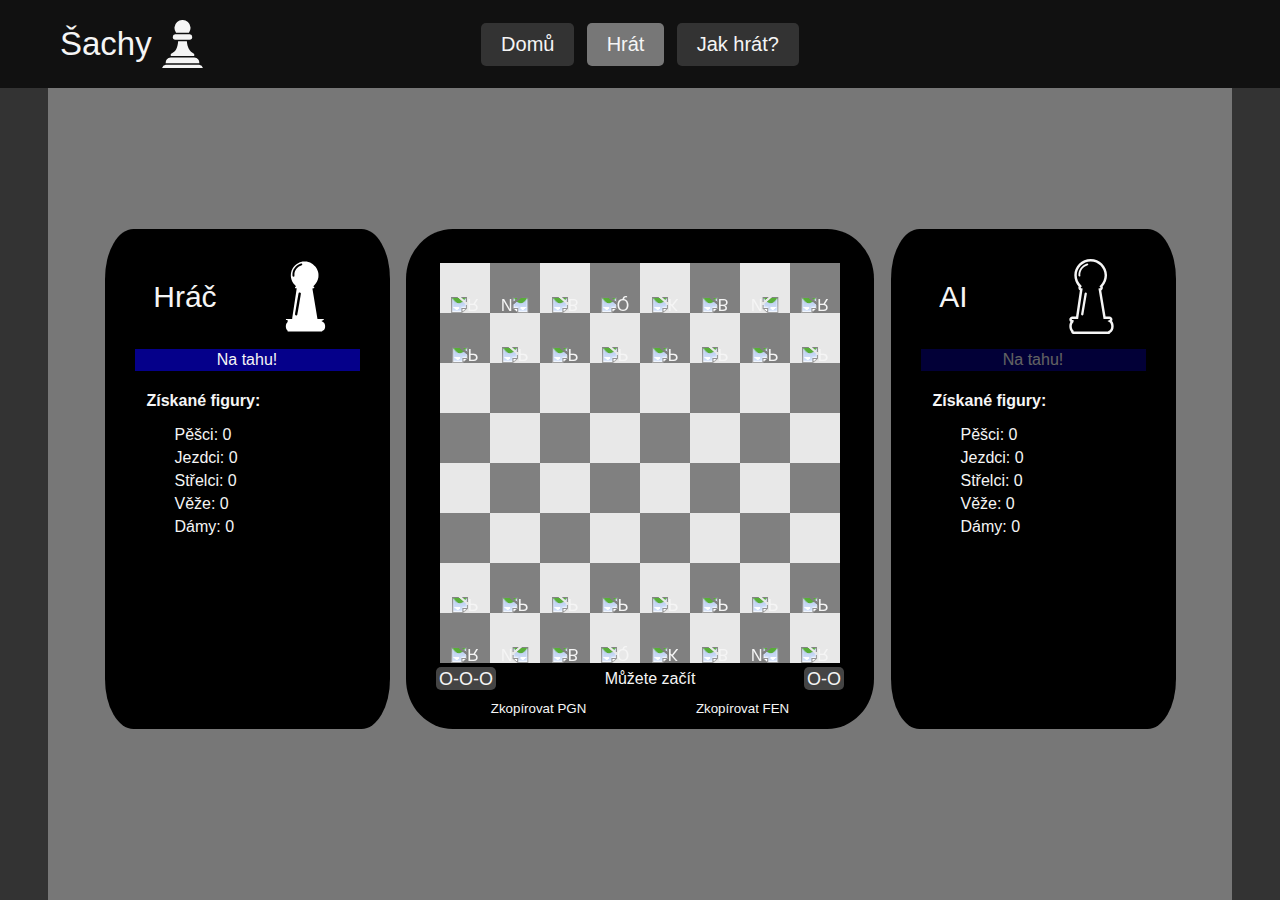
==== game.html @ cb69376a "Page Structure & Useless things" ====
<!DOCTYPE html>
<html lang="en">
<head>
    <meta charset="UTF-8">
    <meta name="viewport" content="width=device-width, initial-scale=1.0">
    <title>Šachy</title>
    <link rel="stylesheet" href="chess.css">
    <link rel="stylesheet" href="style.css">
    <link rel="icon" href="https://www.svgrepo.com/show/48724/pawn.svg" type="image/x-icon">
</head>
<body>
    <header>
        <span>Šachy</span>
        <svg id="Layer_1" data-name="Layer 1" xmlns="http://www.w3.org/2000/svg" viewBox="0 0 104.38 122.88"><defs><style>.cls-1{fill-rule:evenodd;}</style></defs><title>chess-pawn</title><path class="cls-1" d="M35.73,32.57a20.45,20.45,0,1,1,32.91,0Zm35.06,3.88a7.1,7.1,0,0,1,6.17,7h0a7.11,7.11,0,0,1-6.61,7.06H34a7.1,7.1,0,0,1-6.6-7.06h0a7.1,7.1,0,0,1,6.17-7ZM63.33,54.4c.91,14.57,6,26.07,18.75,31.85V91.6H22.3V86.25c12-3.8,17.68-15,18.73-31.85ZM82.39,95.45a14.39,14.39,0,0,1,12.67,14.23v.22H9.32v-.22A14.39,14.39,0,0,1,22,95.45l.31,0H82.08l.31,0ZM94.9,113.77a12,12,0,0,1,9.48,9.11H0a12,12,0,0,1,9.47-9.11Z"/></svg>
        <div id="heading-buttons">
            <button id="home"><a href="./index.html">Domů</a></button>
            <button id="game" class="selected">Hrát</button>
            <button id="howto"><a href="./tutorial.html">Jak hrát?</a></button>
        </div>
    </header>
    <main id="page1">
        <section class="game player-info" id="white">
            <div id="basic-info">
                <input type="text" value="Hráč">
                <img src="white-pawn.svg" alt="white-pawn">
            </div>
            <div class="na-tahu yes">Na tahu!</div>
            <div id="piece-gain">
                <h4>Získané figury:</h4>
                <ul>
                    <li>Pěšci: <span data-piece="P">0</span></li>
                    <li>Jezdci: <span data-piece="N">0</span></li>
                    <li>Střelci: <span data-piece="B">0</span></li>
                    <li>Věže: <span data-piece="R">0</span></li>
                    <li>Dámy: <span data-piece="Q">0</span></li>
                </ul>
            </div>
        </section>
        <section class="game">
            <div class="chessboard">
                <div class="1 a"></div>
                <div class="1 b"></div>
                <div class="1 c"></div>
                <div class="1 d"></div>
                <div class="1 e"></div>
                <div class="1 f"></div>
                <div class="1 g"></div>
                <div class="1 h"></div>

                <div class="2 a"></div>
                <div class="2 b"></div>
                <div class="2 c"></div>
                <div class="2 d"></div>
                <div class="2 e"></div>
                <div class="2 f"></div>
                <div class="2 g"></div>
                <div class="2 h"></div>

                <div class="3 a"></div>
                <div class="3 b"></div>
                <div class="3 c"></div>
                <div class="3 d"></div>
                <div class="3 e"></div>
                <div class="3 f"></div>
                <div class="3 g"></div>
                <div class="3 h"></div>

                <div class="4 a"></div>
                <div class="4 b"></div>
                <div class="4 c"></div>
                <div class="4 d"></div>
                <div class="4 e"></div>
                <div class="4 f"></div>
                <div class="4 g"></div>
                <div class="4 h"></div>

                <div class="5 a"></div>
                <div class="5 b"></div>
                <div class="5 c"></div>
                <div class="5 d"></div>
                <div class="5 e"></div>
                <div class="5 f"></div>
                <div class="5 g"></div>
                <div class="5 h"></div>

                <div class="6 a"></div>
                <div class="6 b"></div>
                <div class="6 c"></div>
                <div class="6 d"></div>
                <div class="6 e"></div>
                <div class="6 f"></div>
                <div class="6 g"></div>
                <div class="6 h"></div>

                <div class="7 a"></div>
                <div class="7 b"></div>
                <div class="7 c"></div>
                <div class="7 d"></div>
                <div class="7 e"></div>
                <div class="7 f"></div>
                <div class="7 g"></div>
                <div class="7 h"></div>

                <div class="8 a"></div>
                <div class="8 b"></div>
                <div class="8 c"></div>
                <div class="8 d"></div>
                <div class="8 e"></div>
                <div class="8 f"></div>
                <div class="8 g"></div>
                <div class="8 h"></div>
            </div>
            <div class="cb-tools">
                <button class="castle">O-O-O</button>
                <p id="protocol-line" class="w_protocol">Můžete začít</p>
                <button class="castle">O-O</button>
            </div>
            <div class="pgn-fen">
                <button id="pgn">Zkopírovat PGN</button>
                <button id="fen">Zkopírovat FEN</button>
            </div>
        </section>
        <section class="game player-info" id="black">
            <div id="basic-info">
                <input type="text" value="AI">
                <svg fill="#000000" version="1.1" id="Capa_1" xmlns="http://www.w3.org/2000/svg" xmlns:xlink="http://www.w3.org/1999/xlink"  width="800px" height="800px" viewBox="0 0 66.859 66.858" xml:space="preserve"><g><path d="M51.677,55.355c0.272-0.428,0.43-0.932,0.43-1.463c0-1.488-1.213-2.701-2.701-2.701h-3.407L42.13,27.973c0.86-0.485,1.432-1.403,1.432-2.455c0-0.348-0.063-0.688-0.188-1.005c2.492-2.684,3.904-6.252,3.904-9.926C47.278,6.544,40.735,0,32.692,0S18.104,6.544,18.104,14.587c0,3.634,1.391,7.176,3.84,9.854c-0.141,0.337-0.213,0.702-0.213,1.077c0,1.024,0.533,1.922,1.363,2.418l-3.457,23.255h-3.278c-1.49,0-2.701,1.213-2.701,2.701c0,0.865,0.406,1.637,1.041,2.131c-0.666,1.086-1.041,2.494-1.041,3.994c0,1.886,0.594,3.623,1.607,4.762v0.158c0,1.059,0.863,1.921,1.922,1.921h31.391c0.76,0,1.42-0.445,1.73-1.091c1.731-0.819,2.893-3.069,2.893-5.75C53.2,58.178,52.628,56.484,51.677,55.355z M49.134,63.872l-0.828,0.21v0.585H17.456v-0.825l-0.363-0.326c-0.756-0.682-1.246-2.053-1.246-3.498c0-1.467,0.479-2.809,1.246-3.5l0.363-0.326l-0.004-1.786h-1.093c-0.281,0-0.512-0.229-0.512-0.513c0-0.282,0.23-0.512,0.512-0.512h5.168l4.023-27.077l-1.082-0.16c-0.316-0.048-0.547-0.311-0.547-0.626c0-0.169,0.066-0.329,0.188-0.45l0.783-0.789l-0.799-0.771c-2.412-2.326-3.797-5.577-3.797-8.92c0-6.835,5.563-12.396,12.396-12.396c6.836,0,12.396,5.562,12.396,12.396c0,3.371-1.4,6.639-3.842,8.965l-0.781,0.743l0.732,0.792c0.078,0.087,0.174,0.231,0.174,0.431c0,0.326-0.25,0.595-0.578,0.626l-1.17,0.11l4.521,27.127h5.26c0.281,0,0.512,0.229,0.512,0.512c0,0.203-0.123,0.387-0.309,0.469l-1.961,0.85l1.832,1.096c0.738,0.44,1.531,1.789,1.531,3.711C51.011,62.135,50.058,63.641,49.134,63.872z M29.3,31.019l-3.098,18.377c-0.084,0.506-0.521,0.863-1.016,0.863c-0.059,0-0.115-0.006-0.174-0.017c-0.563-0.095-0.941-0.627-0.846-1.188l3.096-18.38c0.096-0.561,0.627-0.942,1.189-0.844C29.017,29.924,29.394,30.457,29.3,31.019z M30.511,4.492c0.152,0.43-0.074,0.901-0.504,1.053c-7.484,2.632-6.523,8.936-6.48,9.203c0.076,0.449-0.229,0.876-0.68,0.95c-0.045,0.008-0.092,0.011-0.137,0.011c-0.396,0-0.746-0.286-0.813-0.689c-0.014-0.078-1.217-7.946,7.561-11.034C29.888,3.833,30.361,4.061,30.511,4.492z"/></g></svg>
            </div>
            <div class="na-tahu no">Na tahu!</div>
            <div id="piece-gain">
                <h4>Získané figury:</h4>
                <ul>
                    <li>Pěšci: <span data-piece="P">0</span></li>
                    <li>Jezdci: <span data-piece="N">0</span></li>
                    <li>Střelci: <span data-piece="B">0</span></li>
                    <li>Věže: <span data-piece="R">0</span></li>
                    <li>Dámy: <span data-piece="Q">0</span></li>
                </ul>
            </div>
        </section>
    </main>

    <script src="chessboard.js"></script>
    <script src="script.js"></script>
</body>
</html>
---- chess.css ----
.chessboard {
    display: grid;
    grid-template-columns: repeat(8, 1fr);
    grid-template-rows: repeat(8, 1fr);
    width: 400px;
    height: 400px;
    border: 3px solid black;
    padding: 1px;
    /* invert the content upside down, but the sides have to remain in the same columns */
    transform: matrix(1, 0, 0, -1, 0, 0);
}
.chessboard div{
    background-color: #e8e8e8;
}

.chessboard.blackview {
    transform: matrix(-1, 0, 0, 1, 0, 0);
}
.chessboard.blackview div img{
    transform: matrix(1, 0, 0, -1, 0, 0);
}

.chessboard .\031.a, .\033.a, .\035.a, .\037.a,
.chessboard .\031.c, .\033.c, .\035.c, .\037.c,
.chessboard .\031.e, .\033.e, .\035.e, .\037.e,
.chessboard .\031.g, .\033.g, .\035.g, .\037.g,
.chessboard .\030.b, .\032.b, .\034.b, .\036.b, .\038.b,
.chessboard .\030.d, .\032.d, .\034.d, .\036.d, .\038.d,
.chessboard .\030.f, .\032.f, .\034.f, .\036.f, .\038.f,
.chessboard .\030.h, .\032.h, .\034.h, .\036.h, .\038.h {
    background-color: grey;
}


.chessboard div {
    text-align: center;
    width: 50px;
    height: 50px;
}

.chessboard div:hover {
    opacity: 0.5;
}
.chessboard div.a:hover {
    opacity: 0.5;
}

img {
    width: 100%;
}

img[src="https://upload.wikimedia.org/wikipedia/commons/4/43/Chess_Ndt45.svg"], img[src="https://upload.wikimedia.org/wikipedia/commons/1/17/Chess_Nlt45.svg"] {
    transform: matrix(-1, 0, 0, 1, 0, 0);
}
---- style.css ----
:root{
    --game-height: 457.6px
}

*{
    font-family: sans-serif;
}

header{
    position: fixed;
    top: 0;
    left: 0;
    padding: 20px 60px;
    background-color: #111;
    color: whitesmoke;
    width: 100vw;
    font-size: 33px;
    display: flex;
    align-items: center;
    z-index: 100;
}
header svg{
    width: 41px;
    fill: whitesmoke;
    margin-left: 10px;
}
#heading-buttons{
    display: flex;
    align-content: center;
    justify-content: space-around;
    position: absolute;
    left: calc(50vw - 165px);
    width: 330px;
}
#heading-buttons button{
    padding: 10px 20px;
    background-color: #333;
    color: whitesmoke;
    border: none;
    border-radius: 5px;
    cursor: pointer;
    font-size: 20px;
    transition: 0.5s;
}
#heading-buttons button:hover{
    background-color: #555;
}
#heading-buttons button:active{
    background-color: #777;
}
.selected{
    background-color: #777 !important;
    
}
main{
    margin: 0px 40px;
    background-color: rgb(119, 119, 119);
    padding: 50px 40px 0px;
    height: -webkit-fill-available;
}

#page1{
    display: flex;
    justify-content: space-evenly;
    align-items: center;
}

body{
    margin-bottom: 0;
    height: calc(100vh - 8px); /* 8px is the default margin-top of body */
    background-color: #333;
}

section.game{
    background-color: black;
    width: fit-content;
    padding: 30px;
    border-radius: 10%;
    color: whitesmoke;
    padding-bottom: 12px;
}

section.player-info{
    height: var(--game-height);
    width: 225px;
}

#basic-info{
    display: flex;
    justify-content: center;
    align-items: center;
    margin-bottom: 15px;
}

#basic-info svg{
    width: 75px;
    fill: whitesmoke;
    height: min-content;
}
#basic-info img{
    width: 75px;
    height: min-content;
}

#basic-info input{
    height: 30px;
    /* It has to not appear as input */
    background-color: transparent;
    border: none;
    color: whitesmoke;
    font-size: 30px;
    max-width: 50%;
    
}
#basic-info input:focus{
    outline: none;
}

.na-tahu{
    background-color: #05008a;
    color: whitesmoke;
    padding: 2px 0;
    text-align: center
}
.na-tahu.no{
    opacity: 0.4;
}

#piece-gain h4{
    margin-left: 12px;
    margin-bottom: 5px;
}

#piece-gain li{
    list-style-type: none;
    margin-top: 5px;
}
.cb-tools{
    display: flex;
    justify-content: space-between;
    align-items: center;
}

#protocol-line{
    margin: 0;
    text-align: center;
}

.cb-tools button{
    padding: 2px 3px 0;
    background-color: #444;
    color: whitesmoke;
    border: none;
    border-radius: 5px;
    cursor: pointer;
    font-size: 18px;
    transition: 0.2s;
}

.cb-tools button:hover{
    background-color: #666;
}

.pgn-fen {
    display: flex;
    justify-content: space-around;
    align-items: center;
    padding-top: 10px;
}
.pgn-fen button{
    background-color: transparent;
    outline: none;
    border: none;
    color: whitesmoke;
}
.pgn-fen button:hover{
    color: #666;
    cursor: pointer;
}

#heading-buttons a{
    color: whitesmoke;
    text-decoration: none;
    outline: none;
}
a{
    outline: none;
}

/* homepage */
#page2{
    text-align: center;
    display: flex;
    flex-direction: column;
    justify-content: center;
}
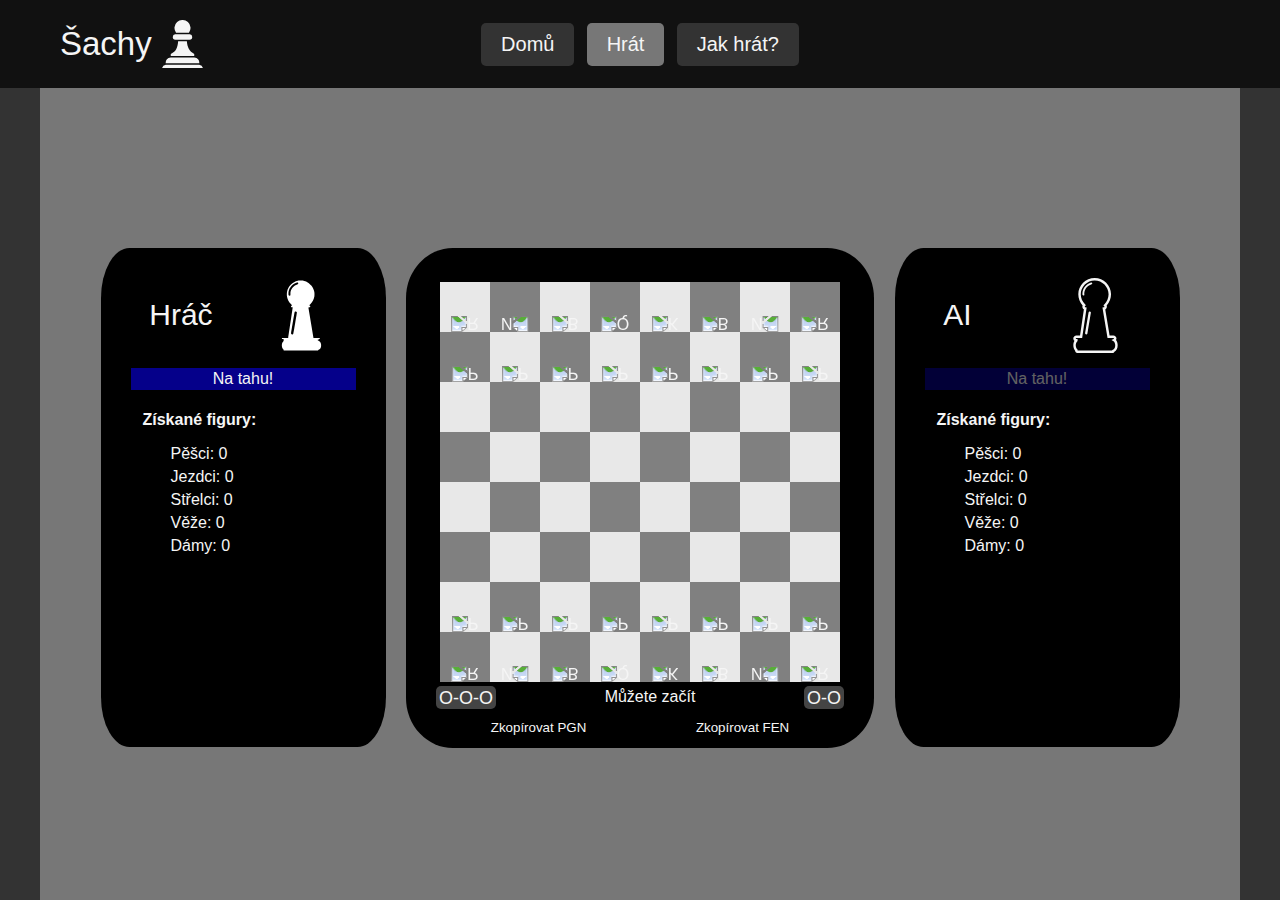
==== commit 37418cf6: "Overflow fix" ====
--- a/game.html
+++ b/game.html
@@ -7,6 +7,11 @@
     <link rel="stylesheet" href="chess.css">
     <link rel="stylesheet" href="style.css">
     <link rel="icon" href="https://www.svgrepo.com/show/48724/pawn.svg" type="image/x-icon">
+    <style>
+        main{
+            height: -webkit-fill-available;
+        }
+    </style>
 </head>
 <body>
     <header>
--- a/style.css
+++ b/style.css
@@ -53,22 +53,27 @@
     
 }
 main{
-    margin: 0px 40px;
+    padding: 15px 40px 0px;
     background-color: rgb(119, 119, 119);
-    padding: 50px 40px 0px;
+}
+
+#page1{
+    display: flex;
+    justify-content: space-evenly;
+    align-items: center;
+}
+
+body{
+    margin: 80px 40px 0px;
+    /* background-color: #333; */
+    background-color: rgb(119, 119, 119);
     height: -webkit-fill-available;
 }
 
-#page1{
-    display: flex;
-    justify-content: space-evenly;
-    align-items: center;
-}
-
-body{
-    margin-bottom: 0;
-    height: calc(100vh - 8px); /* 8px is the default margin-top of body */
+html{
+    scroll-behavior: smooth;
     background-color: #333;
+    height: 100%;
 }
 
 section.game{
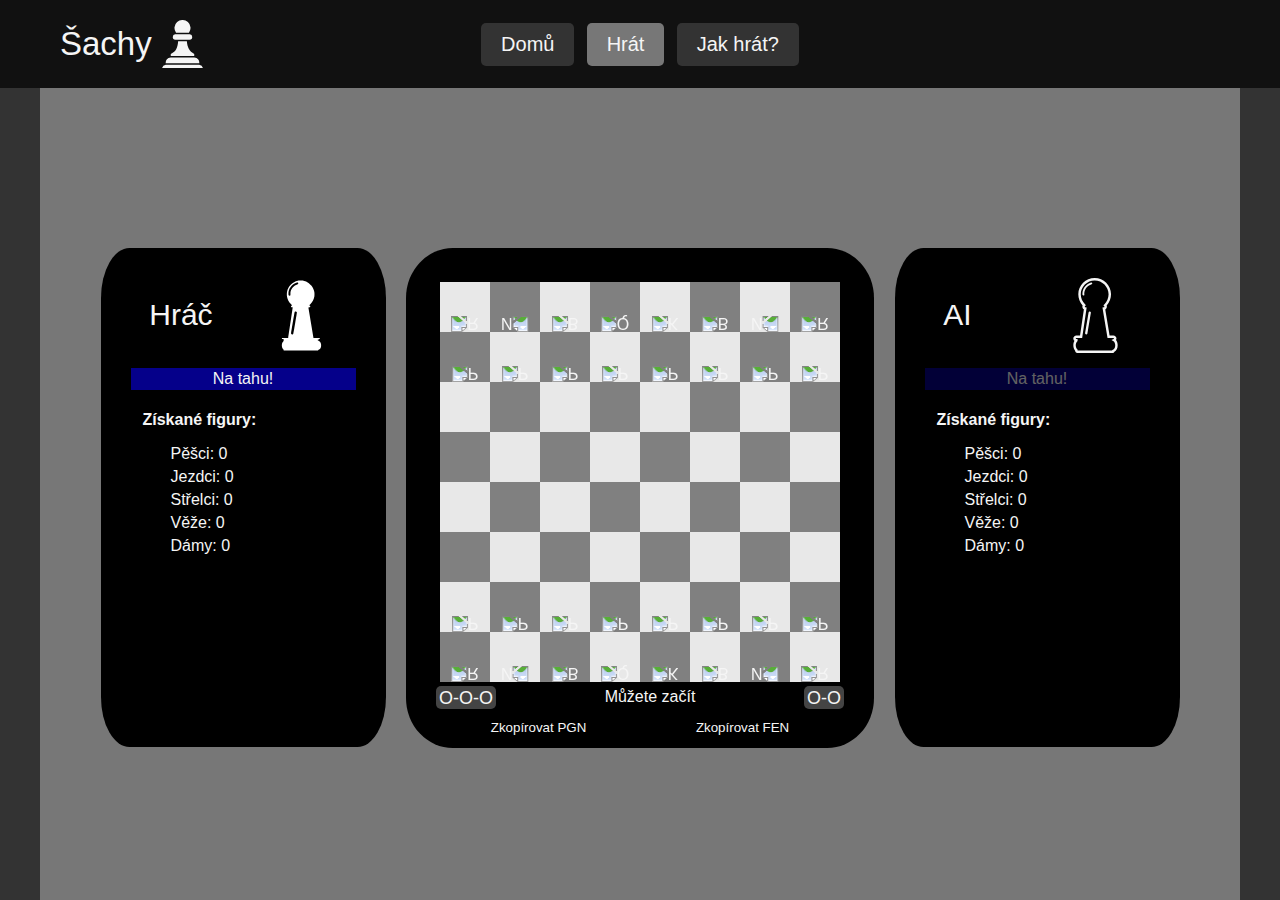
==== commit 55df5721: "Responzivita 0.1 + AI" ====
--- a/game.html
+++ b/game.html
@@ -12,6 +12,7 @@
             height: -webkit-fill-available;
         }
     </style>
+    <link rel="stylesheet" href="responzivita.css">
 </head>
 <body>
     <header>
--- a/responzivita.css
+++ b/responzivita.css
@@ -0,0 +1,51 @@
+@media (max-width: 1200px){
+    body{
+        margin: 80px 0px 0px;
+        /* background-color: #333; */
+        background-color: rgb(119, 119, 119);
+        height: -webkit-fill-available;
+    }
+}
+@media (max-width: 1116px){
+    .player-info #piece-gain{
+        display: none;
+    }
+    .player-info{
+        display: flex;
+        flex-direction: column;
+        justify-content: center;
+        align-items: normal;
+        margin-bottom: 0px;
+        width: 155px !important;
+        padding: 5px !important;
+    }
+    .player-info #basic-info{
+        flex-direction: column;
+    }
+    .player-info #basic-info input{
+        text-align: center;
+    }
+}
+@media (max-width: 880px){
+    .player-info{
+        display: none;
+    }
+}
+
+@media (max-width: 740px){
+    #heading-buttons{
+        right: 130px;
+        left: unset;
+    }
+}
+
+@media (max-width: 550px) {
+    #heading-buttons{
+        right: unset;
+        left: calc(50vw - 165px);
+    }
+    header span, header svg{
+        color: transparent;
+        fill: transparent;
+    }
+}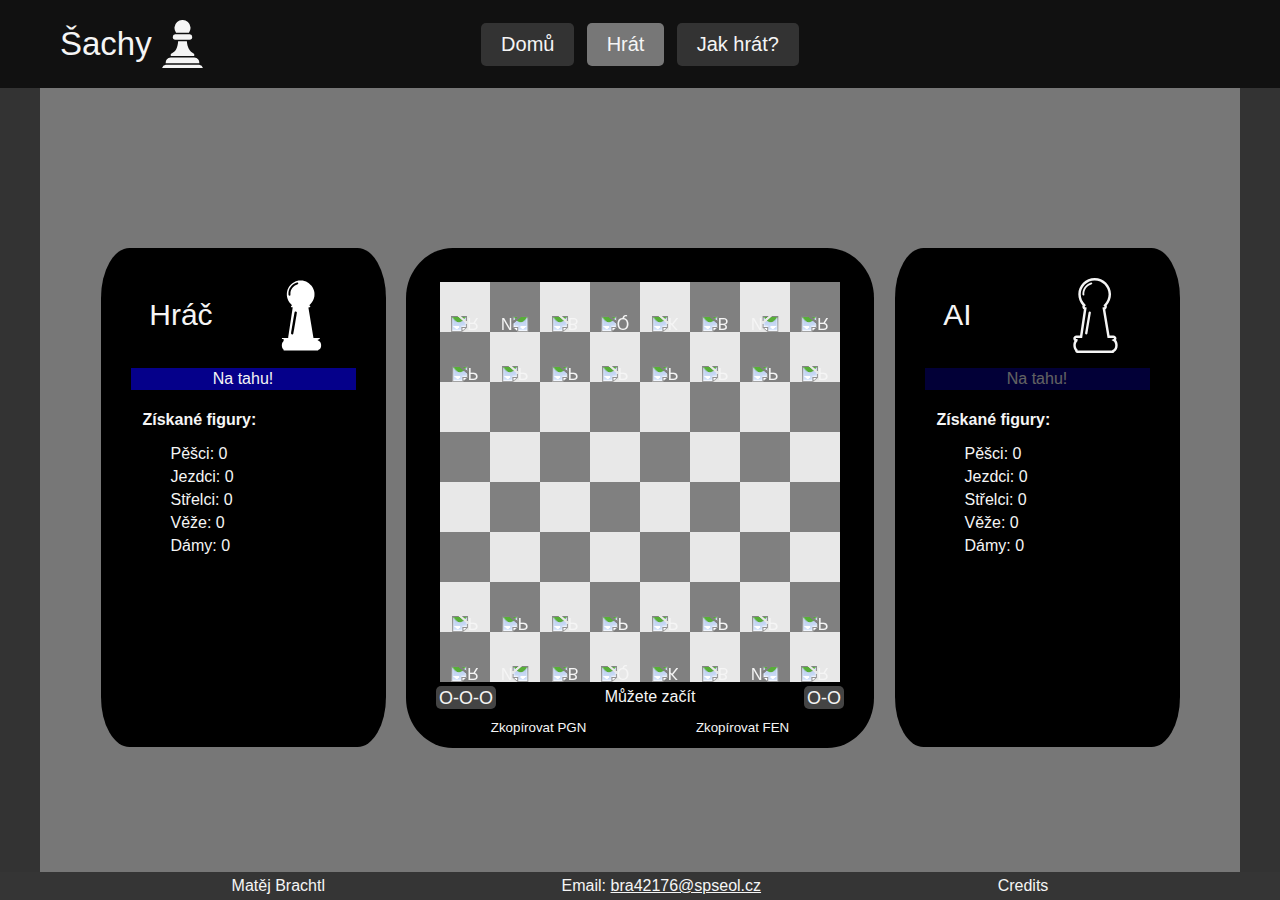
==== commit b0036cfe: "Footer & Credits" ====
--- a/game.html
+++ b/game.html
@@ -144,6 +144,21 @@
             </div>
         </section>
     </main>
+    <footer>
+        <!-- kontaktní info, credits -->
+        <p>Matěj Brachtl</p>
+        <p>Email: <a href="mailto:bra42176@spseol.cz">bra42176@spseol.cz</a></p>
+        <p>Credits</p>
+    </footer>
+    <footer id="credits-footer">
+        <p>Nápad: Matěj Brachtl</p>
+        <p>Design: Matěj Brachtl</p>
+        <p>Kód: Matěj Brachtl</p>
+        <p>Test: Matěj Brachtl, Klaudie Stuchlíková</p>
+        <p>Klávesová zkratka pro '@' (AltGr + V): Klaudie Stuchlíková</p>
+        <p>Veřejně dostupné využité prostředky: Wikimedia, SVGRepo, Chess.js, Stockfish, Browserify</p>
+        <button onclick="creditsHide()">Zavřít</button>
+    </footer>
 
     <script src="chessboard.js"></script>
     <script src="script.js"></script>
--- a/chess.css
+++ b/chess.css
@@ -2,8 +2,8 @@
     display: grid;
     grid-template-columns: repeat(8, 1fr);
     grid-template-rows: repeat(8, 1fr);
-    width: 400px;
-    height: 400px;
+    max-width: 400px;
+    max-height: 400px;
     border: 3px solid black;
     padding: 1px;
     /* invert the content upside down, but the sides have to remain in the same columns */
--- a/style.css
+++ b/style.css
@@ -64,16 +64,19 @@
 }
 
 body{
+    text-align: center;
     margin: 80px 40px 0px;
     /* background-color: #333; */
     background-color: rgb(119, 119, 119);
     height: -webkit-fill-available;
+    overflow: auto;
 }
 
 html{
     scroll-behavior: smooth;
     background-color: #333;
     height: 100%;
+    overflow: auto;
 }
 
 section.game{
@@ -198,4 +201,52 @@
     display: flex;
     flex-direction: column;
     justify-content: center;
+}
+
+#piece-gain{
+    text-align: left;
+}
+
+footer{
+    position: fixed;
+    bottom: 0;
+    left: 0;
+    background-color: #353535;
+    color: whitesmoke;
+    width: 100%;
+    /* font-size: 20px; */
+    display: flex;
+    align-items: center;
+    justify-content: space-evenly;
+    z-index: 100;
+}
+
+footer p{
+    margin: 5px;
+}
+
+footer a{
+    color: whitesmoke;
+    /* text-decoration: none; */
+}
+
+#credits-footer{
+    bottom: -280.4px;
+    z-index: 99;
+}
+#credits-footer.opened{
+    bottom: 28.4px;
+}
+
+footer button{
+    padding: 10px 20px;
+    background-color: #333;
+    color: whitesmoke;
+    border: none;
+    cursor: pointer;
+    font-size: 20px;
+    transition: 0.5s;
+}
+footer button:hover{
+    background-color: #555;
 }--- a/responzivita.css
+++ b/responzivita.css
@@ -48,4 +48,30 @@
         color: transparent;
         fill: transparent;
     }
+    main {
+        padding-left: 0;
+        padding-right: 0;
+    }
+}
+
+@media (max-width: 470px){
+    section.game{
+        padding: 15px;
+        border-radius: 1%;
+    }
+}
+
+/* 440px */
+@media (max-width: 440px){
+    .chessboard div {
+        width: 40px;
+        height: 40px;
+    }
+}
+
+@media (max-width: 700px){
+    #credits-footer.opened{
+        flex-direction: column;
+        top: 88px ;
+    }
 }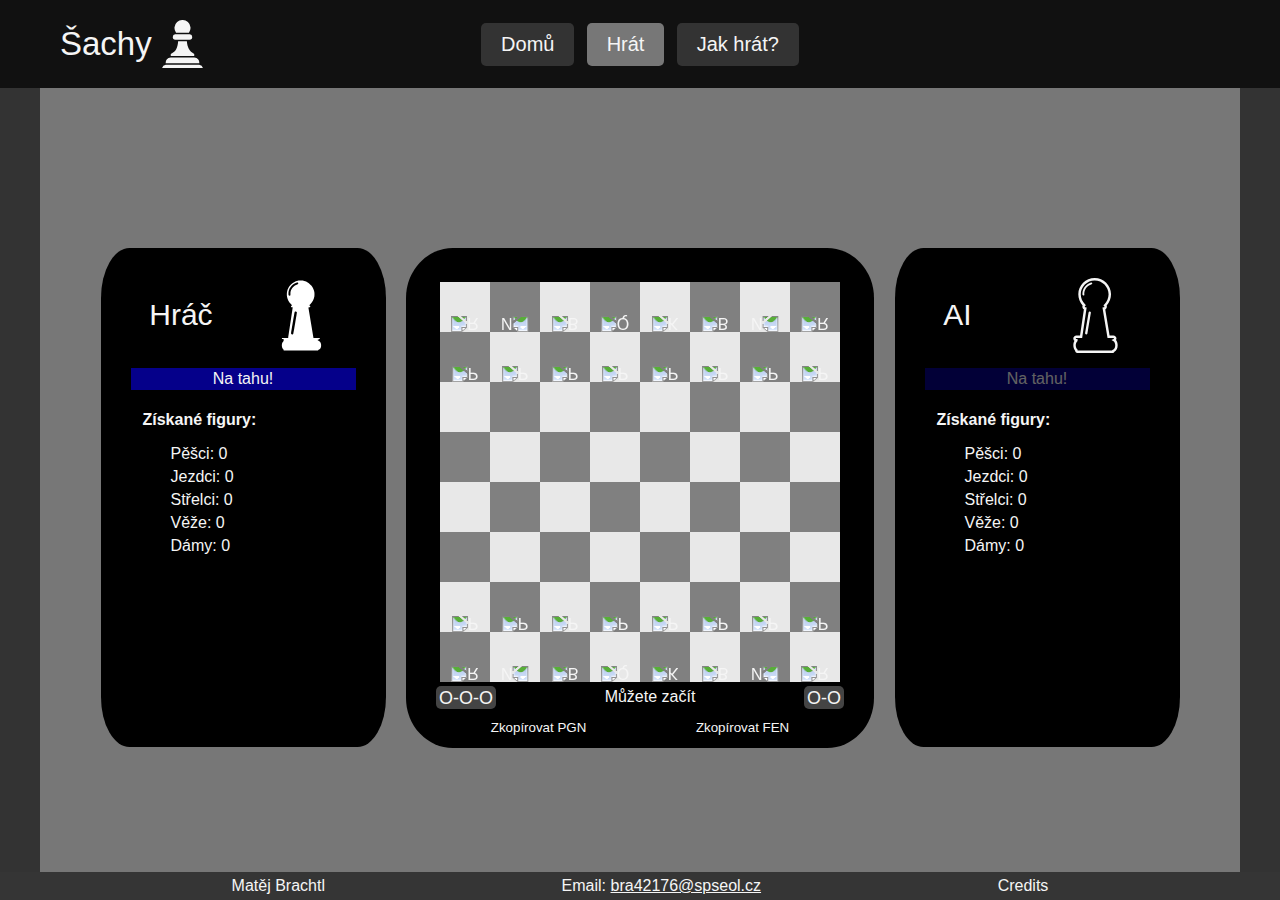
==== commit 7158bc4e: "Credits fix" ====
--- a/game.html
+++ b/game.html
@@ -148,7 +148,7 @@
         <!-- kontaktní info, credits -->
         <p>Matěj Brachtl</p>
         <p>Email: <a href="mailto:bra42176@spseol.cz">bra42176@spseol.cz</a></p>
-        <p>Credits</p>
+        <p onclick="creditsShow()" style="cursor: pointer;">Credits</p>
     </footer>
     <footer id="credits-footer">
         <p>Nápad: Matěj Brachtl</p>
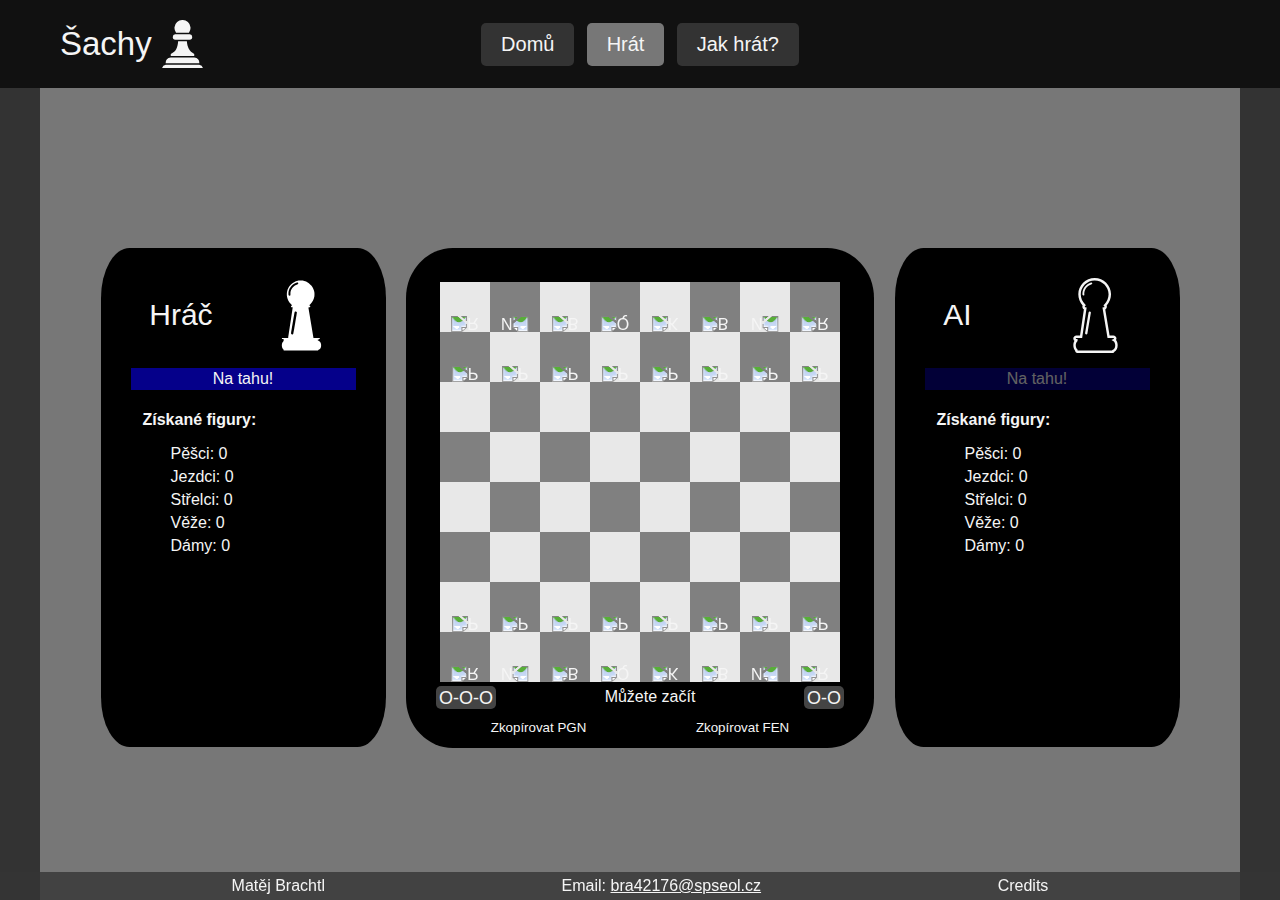
==== commit fd9e4f80: "Bug fixes" ====
--- a/game.html
+++ b/game.html
@@ -154,7 +154,7 @@
         <p>Nápad: Matěj Brachtl</p>
         <p>Design: Matěj Brachtl</p>
         <p>Kód: Matěj Brachtl</p>
-        <p>Test: Matěj Brachtl, Klaudie Stuchlíková</p>
+        <p>Test: Matěj Brachtl, Klaudie Stuchlíková, Adam Černý</p>
         <p>Klávesová zkratka pro '@' (AltGr + V): Klaudie Stuchlíková</p>
         <p>Veřejně dostupné využité prostředky: Wikimedia, SVGRepo, Chess.js, Stockfish, Browserify</p>
         <button onclick="creditsHide()">Zavřít</button>
--- a/style.css
+++ b/style.css
@@ -196,7 +196,7 @@
 }
 
 /* homepage */
-#page2{
+#pageI, #page2{
     text-align: center;
     display: flex;
     flex-direction: column;
@@ -211,7 +211,7 @@
     position: fixed;
     bottom: 0;
     left: 0;
-    background-color: #353535;
+    background-color: #353535cb;
     color: whitesmoke;
     width: 100%;
     /* font-size: 20px; */
@@ -231,16 +231,17 @@
 }
 
 #credits-footer{
-    bottom: -280.4px;
+    bottom: -280px;
     z-index: 99;
+    transition: 0.5s;
 }
 #credits-footer.opened{
-    bottom: 28.4px;
+    bottom: 28.3px;
 }
 
 footer button{
     padding: 10px 20px;
-    background-color: #333;
+    background-color: transparent;
     color: whitesmoke;
     border: none;
     cursor: pointer;
@@ -249,4 +250,74 @@
 }
 footer button:hover{
     background-color: #555;
+}
+
+img{
+    user-select: none;
+    -webkit-user-drag: none;
+}
+
+
+#new-game{
+    display: flex;
+    flex-direction: column;
+    align-items: center;
+    justify-content: center;
+    margin-top: 20px;
+}
+#new-game *{
+    margin: 5px;
+}
+
+.new.game{
+    padding: 10px 20px 15px;
+}
+
+.new-game-parts{
+    display: flex;
+    justify-content: center;
+    align-items: center;
+}
+
+.new-game-parts input{
+    margin-left: 10px;
+    background-color: transparent;
+    border: #555 solid 1px;
+    font-size: inherit;
+    color: whitesmoke;
+    padding: 5px;
+    border-radius: 5px;
+}
+
+.new.game button{
+    background-color: #333;
+    color: whitesmoke;
+    border: none;
+    cursor: pointer;
+    padding: 7px 12px;
+    border-radius: 5px;
+    transition: 0.5s;
+    font-size: medium;
+}
+.new.game button:hover{
+    background-color: #555;
+}
+
+input[type="checkbox"]{
+    width: 20px;
+    height: 20px;
+    background-color: #333;
+    border: #555 solid 1px;
+    cursor: pointer;
+    appearance: none;
+}
+
+input[type="checkbox"]:checked{
+    background-color: #555fff;
+}
+
+#pageI{
+    align-items: center;
+    justify-content: center;
+    margin-top: 50px;
 }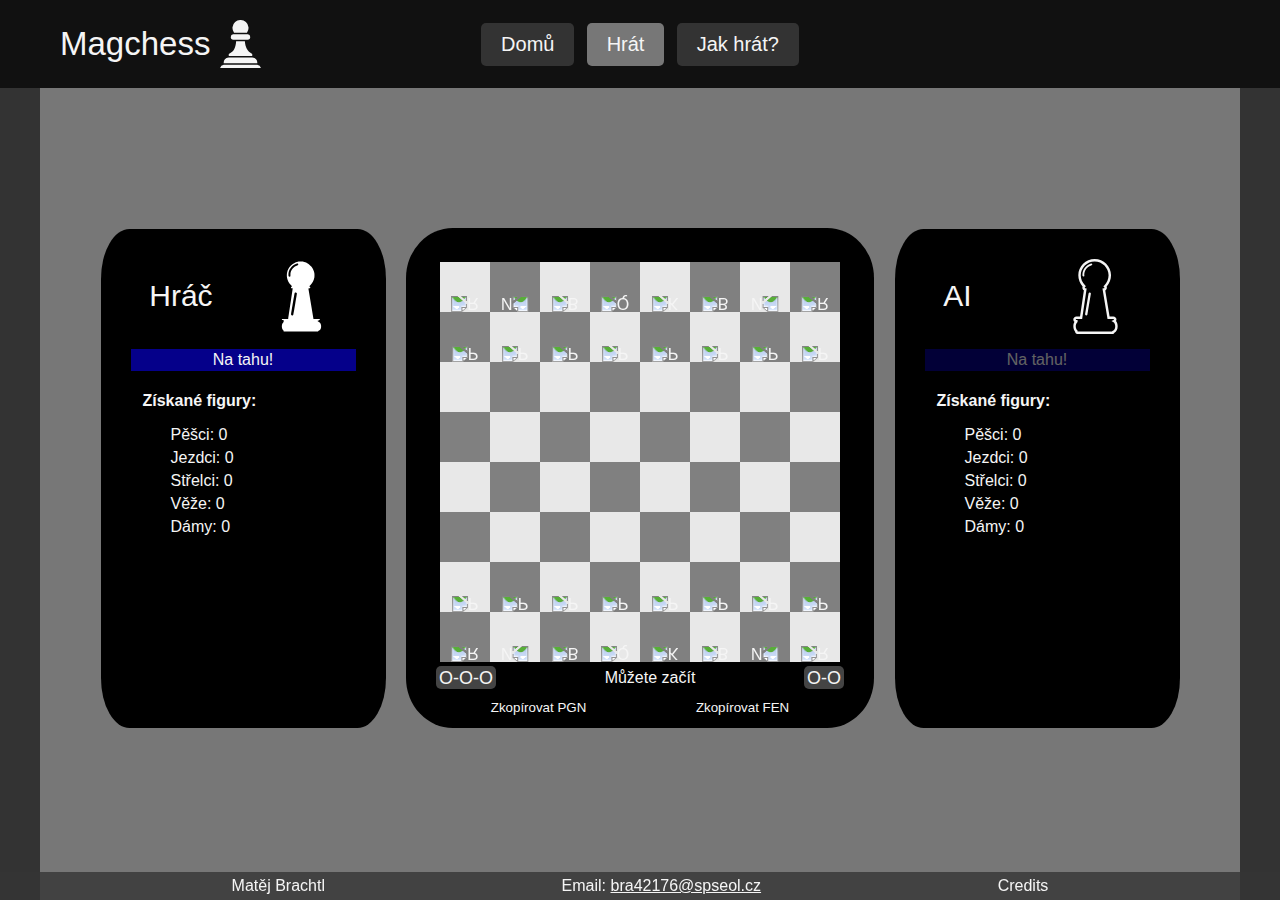
==== commit b9410453: "Prototype Index.html" ====
--- a/game.html
+++ b/game.html
@@ -3,7 +3,7 @@
 <head>
     <meta charset="UTF-8">
     <meta name="viewport" content="width=device-width, initial-scale=1.0">
-    <title>Šachy</title>
+    <title>Magchess</title>
     <link rel="stylesheet" href="chess.css">
     <link rel="stylesheet" href="style.css">
     <link rel="icon" href="https://www.svgrepo.com/show/48724/pawn.svg" type="image/x-icon">
@@ -16,7 +16,7 @@
 </head>
 <body>
     <header>
-        <span>Šachy</span>
+        <span>Magchess</span>
         <svg id="Layer_1" data-name="Layer 1" xmlns="http://www.w3.org/2000/svg" viewBox="0 0 104.38 122.88"><defs><style>.cls-1{fill-rule:evenodd;}</style></defs><title>chess-pawn</title><path class="cls-1" d="M35.73,32.57a20.45,20.45,0,1,1,32.91,0Zm35.06,3.88a7.1,7.1,0,0,1,6.17,7h0a7.11,7.11,0,0,1-6.61,7.06H34a7.1,7.1,0,0,1-6.6-7.06h0a7.1,7.1,0,0,1,6.17-7ZM63.33,54.4c.91,14.57,6,26.07,18.75,31.85V91.6H22.3V86.25c12-3.8,17.68-15,18.73-31.85ZM82.39,95.45a14.39,14.39,0,0,1,12.67,14.23v.22H9.32v-.22A14.39,14.39,0,0,1,22,95.45l.31,0H82.08l.31,0ZM94.9,113.77a12,12,0,0,1,9.48,9.11H0a12,12,0,0,1,9.47-9.11Z"/></svg>
         <div id="heading-buttons">
             <button id="home"><a href="./index.html">Domů</a></button>
--- a/style.css
+++ b/style.css
@@ -53,8 +53,9 @@
     
 }
 main{
-    padding: 15px 40px 0px;
+    padding: 15px 40px 10px;
     background-color: rgb(119, 119, 119);
+    margin-bottom: 28.4px;
 }
 
 #page1{
@@ -319,5 +320,51 @@
 #pageI{
     align-items: center;
     justify-content: center;
-    margin-top: 50px;
+    margin-top: 20px;
+}
+
+/* index html */
+#pageI img{
+    max-height: 79vh;
+    margin-bottom: 40px;
+}
+
+section#text h1{
+    font-size: 40px;
+    margin-bottom: 20px;
+}
+section#text p{
+    font-size: 20px;
+    margin-bottom: 20px;
+}
+section#text h2{
+    font-size: 30px;
+    margin-bottom: 20px;
+}
+section#text{
+    width: 80%;
+}
+
+section#uvod-obsah{
+    display: flex;
+    justify-content: space-evenly;
+    align-items: center;
+}
+
+#obsah ul{
+    text-align: left;
+    font-size: 20px;
+}
+#obsah a{
+    color: black;
+    text-decoration: none;
+}
+#obsah a:hover{
+    color: #333;
+}
+#obsah li{
+    margin: 10px 0;
+}
+#obsah{
+    margin-right: 20px;
 }